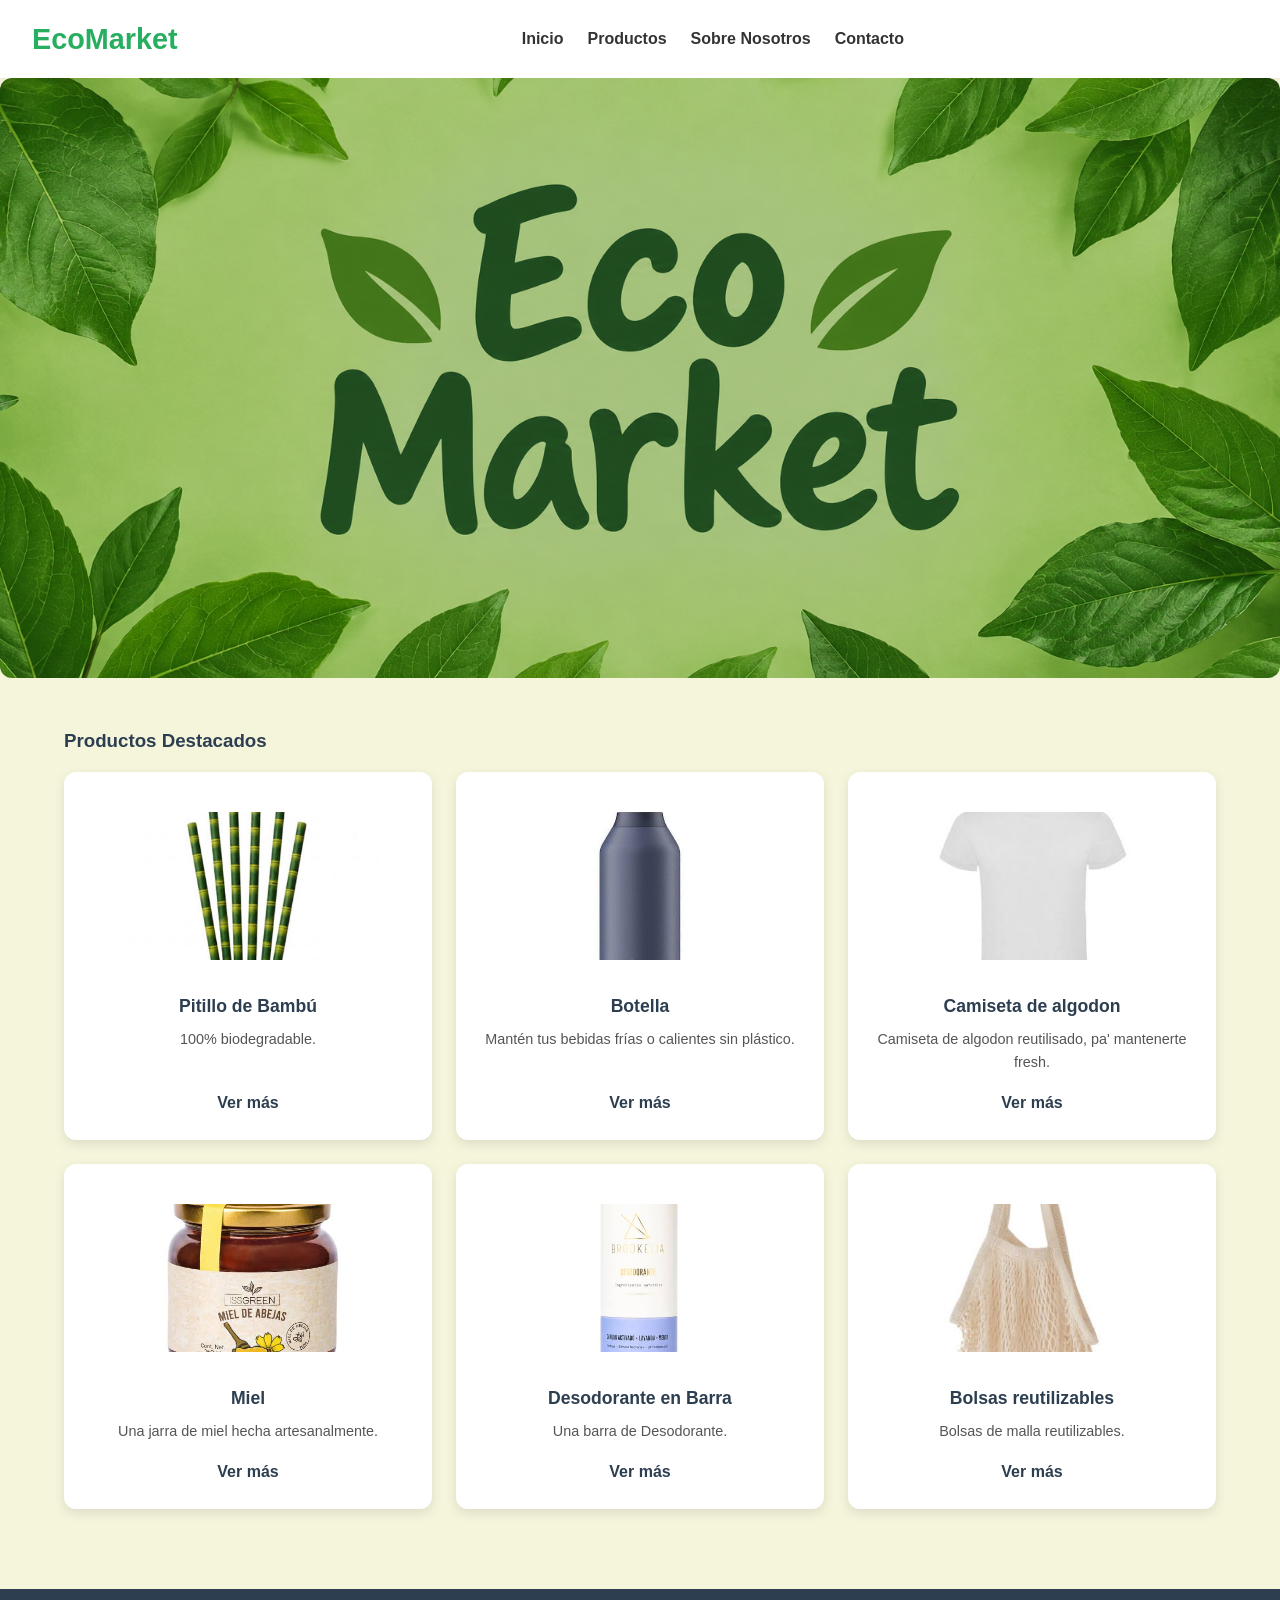
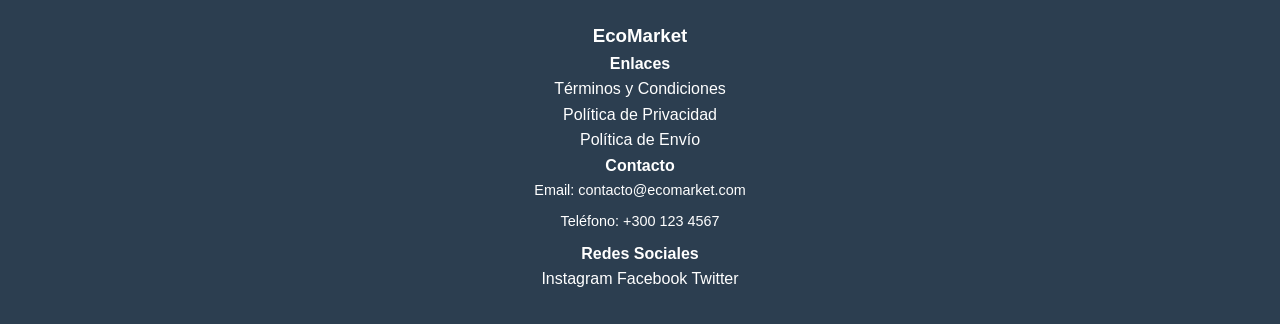
==== index.html @ a770c3a0 "first commit" ====
<!DOCTYPE html>
<html lang="en">
<head>
    <meta charset="UTF-8">
    <meta name="viewport" content="width=device-width, initial-scale=1.0">
    <title>Eco-market</title>
    <link rel="stylesheet" href="Css/main.css">
    <link rel="stylesheet" href="Css/layout.css">
    <link rel="stylesheet" href="Css/animations.css">
    <link rel="stylesheet" href="Css/components.css">
</head>
<body>
    <header class="site-header">
        <div class="logo">
            <h1>EcoMarket</h1>
        </div>
        <nav class="nav-menu">
            <ul>
                <li><a href="index.html">Inicio</a></li>
                <li><a href="views/products.html">Productos</a></li>
                <li><a href="views/sobre-nosotros.html">Sobre Nosotros</a></li>
                <li><a href="views/contacto.html">Contacto</a></li>
            </ul>
        </nav>
        <div class="header-actions"></div>
    </header>
    <section class="hero-banner-principal">
        <div class="hero-content"></div>
    </section>
    <main class="main-content">
        <section class="featured-products">
            <h3>Productos Destacados</h3>
            
            <div class="products-grid">
                <article class="product-card">
                    <img src="img/products/product1.jpg" alt="Cepillo de bambú">
                    <h4>Pitillo de Bambú</h4>
                    <p>100% biodegradable.</p>
                    <a href="views/products.html" class="button-details">Ver más</a>
                </article>
                <article class="product-card">
                    <img src="img/products/product2.jpg" alt="Botella reutilizable">
                    <h4>Botella</h4>
                    <p>Mantén tus bebidas frías o calientes sin plástico.</p>
                    <a href="views/products.html" class="button-details">Ver más</a>
                </article>
                <article class="product-card">
                    <img src="img/products/product4.png" alt="Camiseta">
                    <h4>Camiseta de algodon</h4>
                    <p>Camiseta de algodon reutilisado, pa' mantenerte fresh.</p>
                    <a href="views/products.html" class="button-details">Ver más</a>
                </article>
                <article class="product-card">
                    <img src="img/products/product7.png" alt="Miel">
                    <h4>Miel</h4>
                    <p>Una jarra de miel hecha artesanalmente.</p>
                    <a href="views/products.html" class="button-details">Ver más</a>
                </article>
                <article class="product-card">
                    <img src="img/products/product8.png" alt="Desodorante">
                    <h4>Desodorante en Barra</h4>
                    <p>Una barra de Desodorante.</p>
                    <a href="views/products.html" class="button-details">Ver más</a>
                </article>
                <article class="product-card">
                    <img src="img/products/product5.png" alt="Bolsas reutilizable">
                    <h4>Bolsas reutilizables</h4>
                    <p>Bolsas de malla reutilizables.</p>
                    <a href="views/products.html" class="button-details">Ver más</a>
                </article>
            </div>
        </section>
    </main>
    <footer class="site-footer">
        <div class="footer-container">
            <div class="footer-col">
                <h3>EcoMarket</h3>
            </div>
            <div class="footer-col">
                <h4>Enlaces</h4>
                <ul>
                    <li><a href="#">Términos y Condiciones</a></li>
                    <li><a href="#">Política de Privacidad</a></li>
                    <li><a href="#">Política de Envío</a></li>
                </ul>
            </div>
            <div class="footer-col">
                <h4>Contacto</h4>
                <p>Email: contacto@ecomarket.com</p>
                <p>Teléfono: +300 123 4567</p>
            </div>
            <div class="footer-col">
                <h4>Redes Sociales</h4>
                <div class="social-links">
                    <a href="#" target="_blank">Instagram</a>
                    <a href="#" target="_blank">Facebook</a>
                    <a href="#" target="_blank">Twitter</a>
                </div>
            </div>
        </div>
    </footer>
</body>
</html>
---- Css/main.css ----
/* main-Reset, variables, tipografía como se utilizara todo*/
:root {
  --primary-color: #2ecc71;
  --primary-dark: #27ae60;
  --bg-light: #f5f5dc;
  --text-color: #2c3e50;
  --text-muted: #7f8c8d;
  --white: #ffffff;
  --shadow-color: rgba(0, 0, 0, 0.1);
  
  

  --font-family: 'Segoe UI', Tahoma, Geneva, Verdana, sans-serif;
  --border-radius: 12px;
  --transition-fast: 0.3s ease;
}

* {
  margin: 0;
  padding: 0;
  box-sizing: border-box;
}

body {
  font-family: var(--font-family);
  background-color: var(--bg-light);
  color: var(--text-color);
  line-height: 1.6;
}

a {
  text-decoration: none;
  color: inherit;
}

ul {
  list-style: none;
}

img {
  max-width: 100%;
  height: auto;
  display: block;
}
---- Css/layout.css ----
/* layout-Header, Footer, Grid systems*/
/* main */
.site-header {
  display: flex;
  justify-content: space-between;
  align-items: center;
  padding: 1rem 2rem;
  background-color: var(--white, #ffffff);
  box-shadow: 0 2px 8px rgba(0, 0, 0, 0.05);
}

.nav-menu ul {
  display: flex;
  gap: 1.5rem;
  list-style: none; 
  margin: 0;
  padding: 0;
}

.nav-menu a {
  text-decoration: none;
  font-weight: 600;
  color: #333333;
}


.main-content, 
.featured-section {
  max-width: 1200px;
  margin: 0 auto;       
  padding: 2rem;        
}

.featured-section h2, 
.section-title {
  font-size: 2rem;
  font-weight: 700;
  color: #2c3e50;
  margin-bottom: 1.5rem;
}


.logo h1 {
  color: var(--primary-dark);
  font-size: 1.8rem;
  font-weight: bold;
}

.nav-menu ul {
  display: flex;
  gap: 1.5rem;
}


.header-actions {
  display: flex;
  gap: 1rem;
}




.hero-banner {
  background-image: url('../img/hero/hero.jpg'); 
  background-size: cover; 
  background-position: center; 
  background-repeat: no-repeat; 
  min-height: 600px; 
  display: flex;
  justify-content: center; 
  padding: 3rem;
  border-radius: var(--border-radius, 8px);
  margin-bottom: 2rem; 
}

.product-card {
  background-color: var(--white);
  border-radius: 8px;
  overflow: hidden; 
  box-shadow: 0 2px 8px rgba(0, 0, 0, 0.06);
  display: flex;
  flex-direction: column;
  height: 100%;
}

.product-card img {
  max-width: 100%;
  height: 220px; 
  object-fit: contain; 
  padding: 1rem;
  background-color:var(--white)
}

.product-card-body,
.product-card-content {
  padding: 1.2rem;
  display: flex;
  flex-direction: column;
  flex-grow: 1; 
}

.product-card h4,
.product-card h3 {
  font-size: 1.1rem;
  font-weight: 700;
  color: #2c3e50;
  margin-bottom: 0.5rem;
}

.product-card p {
  font-size: 0.9rem;
  color: #555555;
  margin-bottom: 1rem;
  flex-grow: 1; 
}

.product-card a {
  color: var(--text-color);
  font-weight: 600;
  text-decoration: none;
}

.main-content {
  max-width: 1200px;
  margin: 3rem auto;
  padding: 0 1.5rem;
}


.filters-sidebar {
  background-color: var(--white);
  padding: 1.5rem;
  border-radius: var(--border-radius);
  box-shadow: 0 4px 12px var(--shadow-color);
  height: fit-content;
}

.filter-group {
  margin-bottom: 1.5rem;
}

.filter-group h4 {
  margin-bottom: 0.5rem;
  color: var(--primary-dark);
}

.products-grid {
  display: grid;
  grid-template-columns: 1fr;
  gap: 1.5rem;
}

.pagination {
  display: flex;
  justify-content: center;
  gap: 0.5rem;
  margin-top: 3rem;
}

.page-link {
  padding: 0.5rem 1rem;
  background-color: var(--white);
  border: 1px solid #ddd;
  border-radius: 8px;
  color: var(--text-color);
  font-weight: 600;
}

.page-link.active,
.page-link:hover {
  background-color: var(--primary-color);
  color: var(--white);
  border-color: var(--primary-color);
}
.catalog-layout {
  display: grid;
  grid-template-columns: 260px 1fr; /* 260px para los filtros, el resto (1fr) para los productos */
  gap: 2rem;
  padding: 2rem;
  align-items: start;
  max-width: 1200px;
  margin: 0 auto;
}

@media (min-width: 1024px) {
  .catalog-layout {
    grid-template-columns: 250px 1fr;
  }

  .filters-sidebar {
    position: sticky;
    top: 5rem;
  }

  .products-grid {
    grid-template-columns: repeat(3, 1fr);
  }
}

.featured-products-grid,
.products-grid {
  display: grid;
  grid-template-columns: repeat(auto-fit, minmax(250px, 1fr));
  gap: 2rem;
  padding: 1rem 0;
}


/*BASE PARA CELULARES (Se aplica por defecto a pantallas pequeñas) */
.products-grid {
  display: grid;
  grid-template-columns: 1fr; /* Una sola columna para que encaje perfecto en el celular */
  gap: 1.5rem;
}

/*celulares*/
@media (max-width: 768px) {
  /* El header pasa a organizarse en columna para que el menú no se amontone */
  .site-header {
    flex-direction: column;
    gap: 1rem;
    padding: 1rem;
    text-align: center;
  }


  .nav-menu ul {
    flex-direction: column;
    gap: 0.8rem;
  }


  .hero-banner {
    min-height: 300px;
    padding: 1.5rem;
  }

  /* Las tarjetas de productos se acomodan a una sola columna o se ajustan mejor */
  .featured-products-grid,
  .products-grid {
    grid-template-columns: 1fr; 
    padding: 0 1rem;
  }
}



/* 3. ESCRITORIO / COMPUTADOR (Se activa en pantallas mayores a 1024px) */
@media (min-width: 1024px) {
  .products-grid {
    grid-template-columns: repeat(3, 1fr); /* Se expande a 3 columnas */
  }
}

@media (min-width: 1024px) {
  .products-grid {
    grid-template-columns: repeat(3, 1fr); /* 3 columnas en escritorio */
  }
}


.site-footer {
  background-color: var(--text-color);
  color: var(--white);
  text-align: center;
  padding: 2rem 1rem;
  margin-top: 4rem;
}

.site-footer p {
  margin-bottom: 0.5rem;
  font-size: 0.9rem;
}

/* Layout Sobre Nosotros */
.about-layout {
  max-width: 1100px;
  margin: 0 auto;
  padding: 2rem;
  display: flex;
  flex-direction: column;
  gap: 2rem;
}

.about-block {
  display: grid;
  gap: 2rem;
  align-items: center;
}

.about-block.left-image {
  grid-template-columns: 250px 1fr;
}

.about-block.right-image {
  grid-template-columns: 1fr 250px;
}

@media (max-width: 600px) {
  .about-block.left-image,
  .about-block.right-image {
    grid-template-columns: 1fr;
  }

  .about-block.right-image .about-image-placeholder {
    grid-row: 1;
  }
}
.story-image {
  flex: 1;
  background-color: #f4f6f8;
  height: 250px;
  border-radius: 6px;
  display: flex;
  align-items: center;
  justify-content: center;
  color: #888888;
  border: 1px dashed #cccccc;
  font-weight: 500;
}
.testimonial-carousel {
  display: flex;
  gap: 1.5rem;
  overflow-x: auto;
  padding-bottom: 1rem;
  padding: 10px 5px 15px 5px;
  scroll-snap-type: x mandatory;
  scrollbar-width: thin;
}

.testimonial-card {
  flex: 0 0 320px;
  scroll-snap-align: start;
  background-color: #ffffff;
  padding: 2rem;
  border-radius: 8px;
  border: 1px solid #e0e0e0;
  display: flex;
  flex-direction: column;
  align-items: center;
  text-align: center;
}
@media (max-width: 600px) {
  .story-section {
    flex-direction: column;
  }
  .story-image {
    width: 100%;
    height: 180px;
  }
}
---- Css/animations.css ----
.btn-details:hover {
  background-color: var(--primary-dark);
  color: var(--white);
}
.filter-label {
    transition: background-color 0.2s ease, color 0.2s ease;
}
/* animaciones contacto*/
.btn-submit {
  transition: background-color 0.3s ease, transform 0.2s ease;
}

.nav-menu a.active,
.nav-menu a:hover {
  color: var(--primary-dark);
}

.btn-submit:hover {
  background-color: var(--primarly-dark);
  transform: translateY(-2px);
}

.form-input:not(:placeholder-shown),
.form-textarea:not(:placeholder-shown) {
  border-color: #d32f2f; /* Rojo */
  box-shadow: 0 0 0 3px rgba(211, 47, 47, 0.1); 
}

.form-input:focus:valid {
  outline: none;
  border-color: var(--primary-color);
  box-shadow: 0 0 0 3px rgba(46, 125, 50, 0.15);
}
.principle-card,
.testimonial-card,
.story-section {
  transition: transform 0.3s ease, box-shadow 0.3s ease;
}

.principle-card:hover,
.testimonial-card:hover,
.story-section:hover {
  transform: translateY(-5px);
  box-shadow: 0 8px 20px rgba(0, 0, 0, 0.08);
}
---- Css/components.css ----
/* components */

.hero-banner-principal {
  background-image: url('../img/hero/hero.jpg'); 
  background-size: cover; 
  background-position: center; 
  background-repeat: no-repeat; 
  min-height: 600px; 
  display: flex;
  justify-content: center; 
  padding: 3rem;
  border-radius: var(--border-radius, 8px);
  margin-bottom: 2rem; 
}

.product-card {
  background-color: var(--white);
  border-radius: var(--border-radius);
  padding: 1.5rem;
  text-align: center;
  box-shadow: 0 4px 12px var(--shadow-color);
  

  display: flex;
  flex-direction: column;
  justify-content: space-between;
  position: relative; 
  
  transition: transform var(--transition-fast), box-shadow var(--transition-fast);
}

.product-card img {
  border-radius: calc(var(--border-radius) - 4px);
  height: 180px;
  object-fit: cover;
  margin-bottom: 1rem;
}

.product-card h4 {
  font-size: 1.1rem;
  margin-bottom: 0.5rem;
  color: var(--text-color);
}

.product-price {
  font-weight: bold;
  color: var(--primary-dark);
  font-size: 1.1rem;
  margin-bottom: 1rem;
}


.btn-details {
  display: inline-block;
  background-color: transparent;
  color: var(--primary-dark);
  border: 2px solid var(--primary-dark);
  padding: 0.5rem 1.2rem;
  font-weight: 600;
  border-radius: 20px;
  transition: all var(--transition-fast);
}



/* Ocultar los inputs de radio técnicos */
.hidden-radio {
  display: none;
}


.filter-label {
  display: block;
  padding: 0.6rem 1rem;
  margin-bottom: 0.4rem;
  background-color: #f4f6f8;
  border-radius: 4px;
  cursor: pointer;
  font-weight: 500;
}

.filter-label:hover {
  background-color: #e0e0e0;
}

#cat-todos:checked ~ .filters-sidebar label[for="cat-todos"],
#cat-cuidado:checked ~ .filters-sidebar label[for="cat-cuidado"],
#cat-hogar:checked ~ .filters-sidebar label[for="cat-hogar"], 
#cat-alimento:checked ~ .filters-sidebar label[for="cat-alimento"], 
#cat-moda:checked ~ .filters-sidebar label[for="cat-moda"] {
  background-color: var(--primary-dark);
  color: var(--white);
  font-weight: 600;
}

#cat-cuidado:checked ~ .catalog-section .products-grid .product-card:not(.item-cuidado) {
  display: none;
}

#cat-hogar:checked ~ .catalog-section .products-grid .product-card:not(.item-hogar) {
  display: none;
}

#cat-alimento:checked ~ .catalog-section .products-grid .product-card:not(.item-alimento) {
  display: none;
}

#cat-moda:checked ~ .catalog-section .products-grid .product-card:not(.item-moda) {
  display: none;
}

/* contacto*/
/* Tarjeta principal */
.contact-form-card {
  background-color: #ffffff;
  padding: 2.5rem;
  border: 1px solid #e0e0e0;
}

/* components sobre nosostros*/
.hero-banner {
  background-image: url('../img/hero/hero-sobre-nosotros.jpg'); 
  background-size: cover; 
  background-position: center; 
  background-repeat: no-repeat; 
  

  min-height: 600px; 

  display: flex;
  justify-content: center; 
  align-items: center; 
  padding: 3rem;
  border-radius: var(--border-radius, 8px);
  margin-bottom: 2rem; 
}

.hero-content,.hero-content h3 {

  text-align: center;
  max-width: 600px; 
  color: var(--text-color); 
  font-size: 3.5rem; 
  margin-bottom: 5.5rem; 
  font-weight: 700;
}



.contact-form-card h2 {
  font-size: 1.8rem;
  margin-bottom: 1.5rem;
  color: #2c3e50;
}

.form-group {
  margin-bottom: 1.5rem;
}

.form-group label {
  display: block;
  margin-bottom: 0.5rem;
  font-weight: 600;
  color: #333333;
}

.form-input {
  width: 100%;
  padding: 0.75rem;
  border: 1px solid #cccccc;
  border-radius: 6px;
  font-size: 0.95rem;
  box-sizing: border-box;
}

.form-input:focus {
  outline: none;
  border-color: #2e7d32;
  box-shadow: 0 0 0 3px rgba(46, 125, 50, 0.15);
}

.form-textarea {
  resize: vertical;
  min-height: 120px;
}
.btn-submit {
  background-color: var(--primary-color);
  color: var(--white);
  padding: 0.8rem;
  border-radius: 6px;
  border: none;
}

.info-card {
  background-color: var(--white);
  padding: 1.5rem;
  border: 1px solid #e0e0e0;
  border-radius: 8px;
  box-shadow: 0 2px 8px var(--shadow-color);
}

.info-card h3 {
  font-size: 1.1rem;
  color: #333333;
  margin-bottom: 0.5rem;
}

.info-highlight {
  font-size: 1.2rem;
  font-weight: bold;
  color: var(--primary-dark);
}
.about-hero-card h2 {
  font-size: 2.2rem;
  color: #2c3e50;
  margin-bottom: 0.5rem;
}

.about-tagline {
  font-size: 1.1rem;
  color: #666666;
  margin: 0;
}


.about-block {
  background-color: #ffffff;
  padding: 2rem;
  border: 5px solid #e0e0e0;
  border-radius: 8px;
  box-shadow: 0 2px 8px rgba(0, 0, 0, 0.04);
}



.about-text-content p {
  line-height: 1.6;
  color: #444444;
  margin-bottom: 1rem;
  font-size: 0.95rem;
}

.about-text-content p:last-child {
  margin-bottom: 0;
}
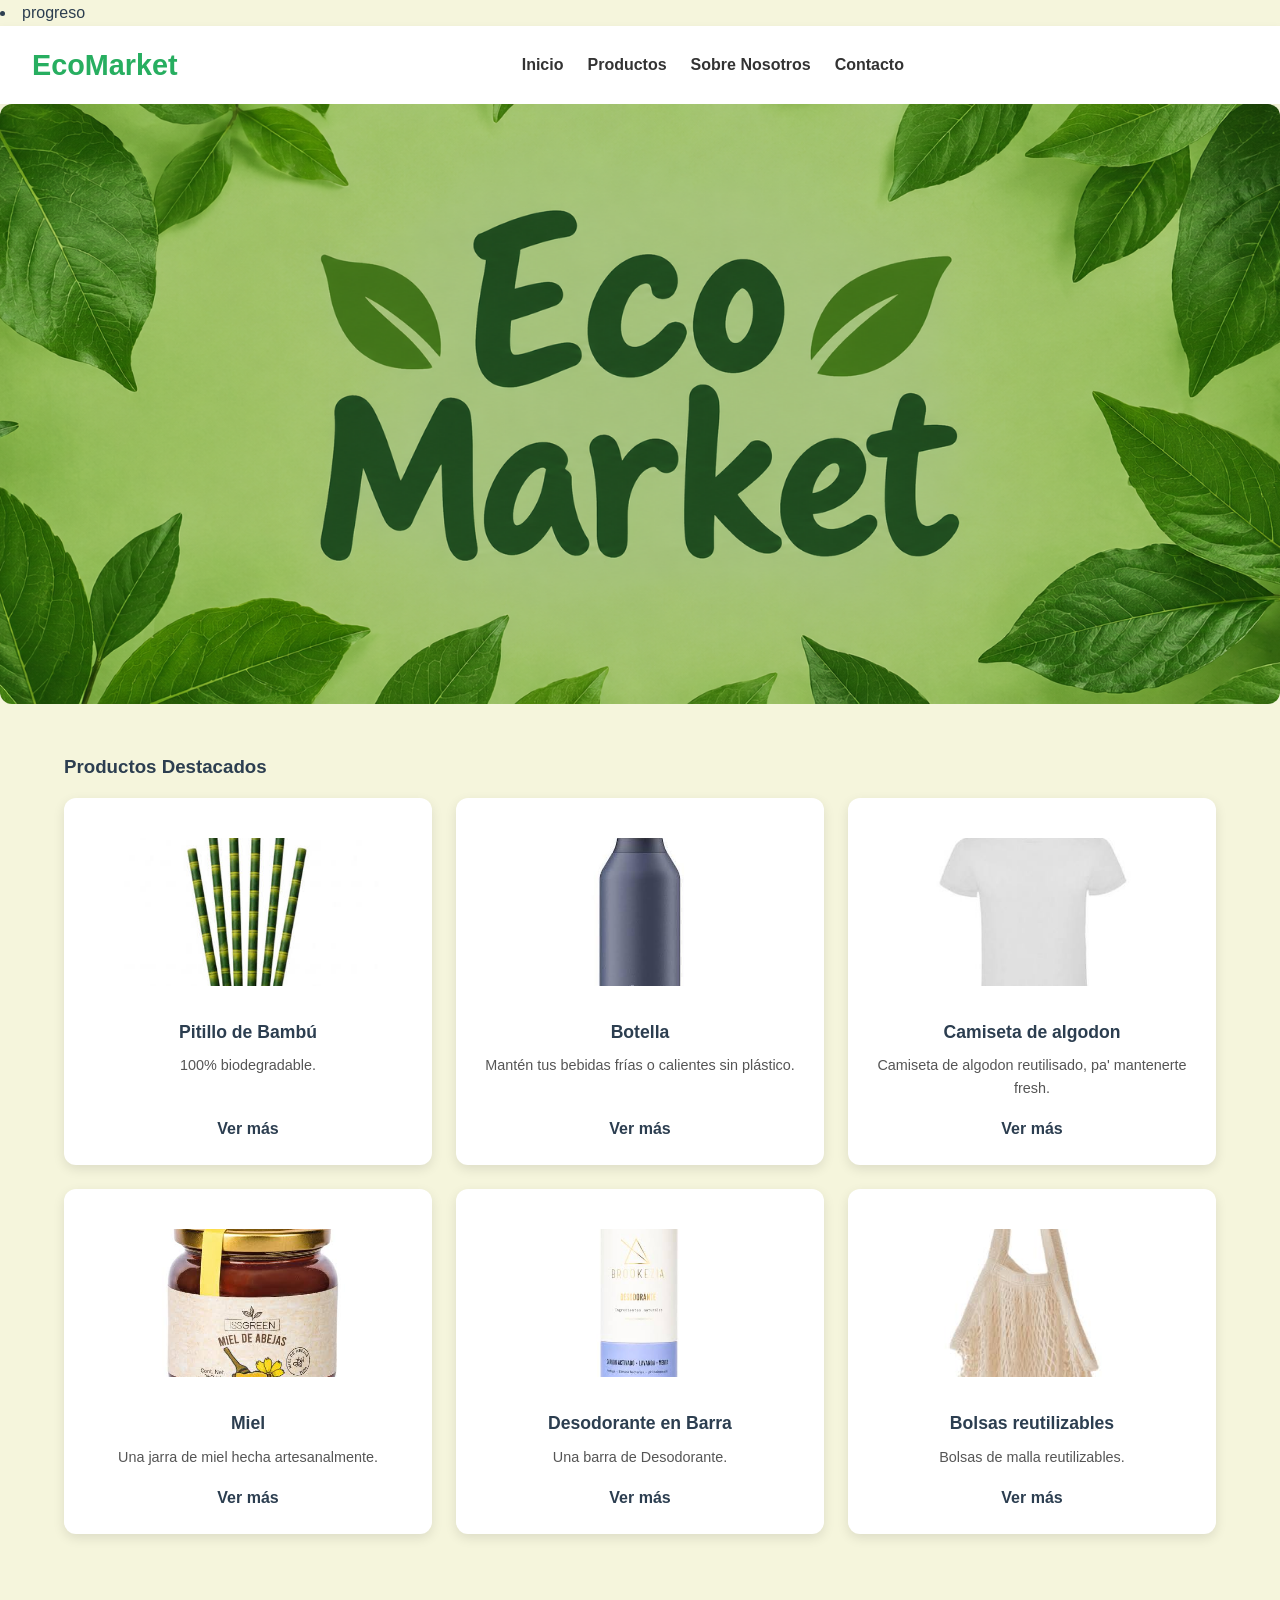
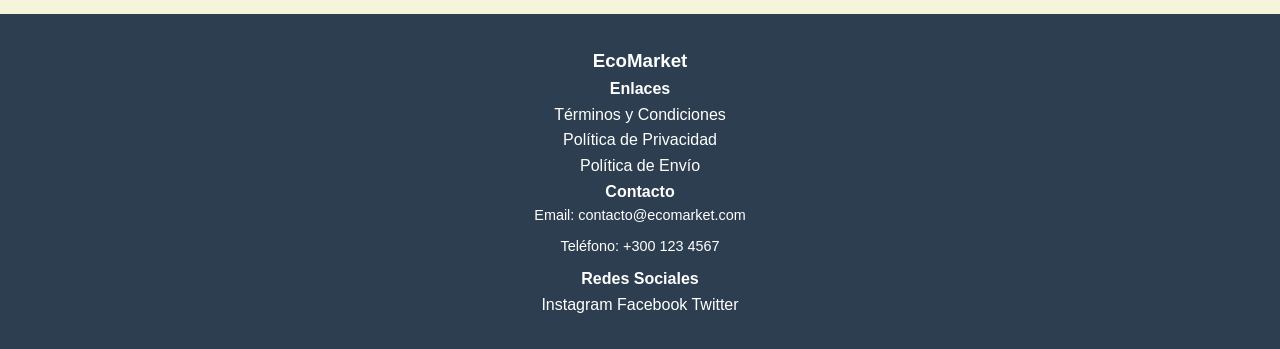
==== commit 9b7a3fef: "ya finalize" ====
--- a/index.html
+++ b/index.html
@@ -8,6 +8,7 @@
     <link rel="stylesheet" href="Css/layout.css">
     <link rel="stylesheet" href="Css/animations.css">
     <link rel="stylesheet" href="Css/components.css">
+    <li><a href="views/progreso.html">progreso</a></li>
 </head>
 <body>
     <header class="site-header">
--- a/Css/components.css
+++ b/Css/components.css
@@ -243,3 +243,12 @@
 .about-text-content p:last-child {
   margin-bottom: 0;
 }
+
+.barra {
+  background-color: #b3b3b3;
+  border-radius: 10px;
+  flex-direction: column;
+  margin-bottom: 10px;
+}
+
+
